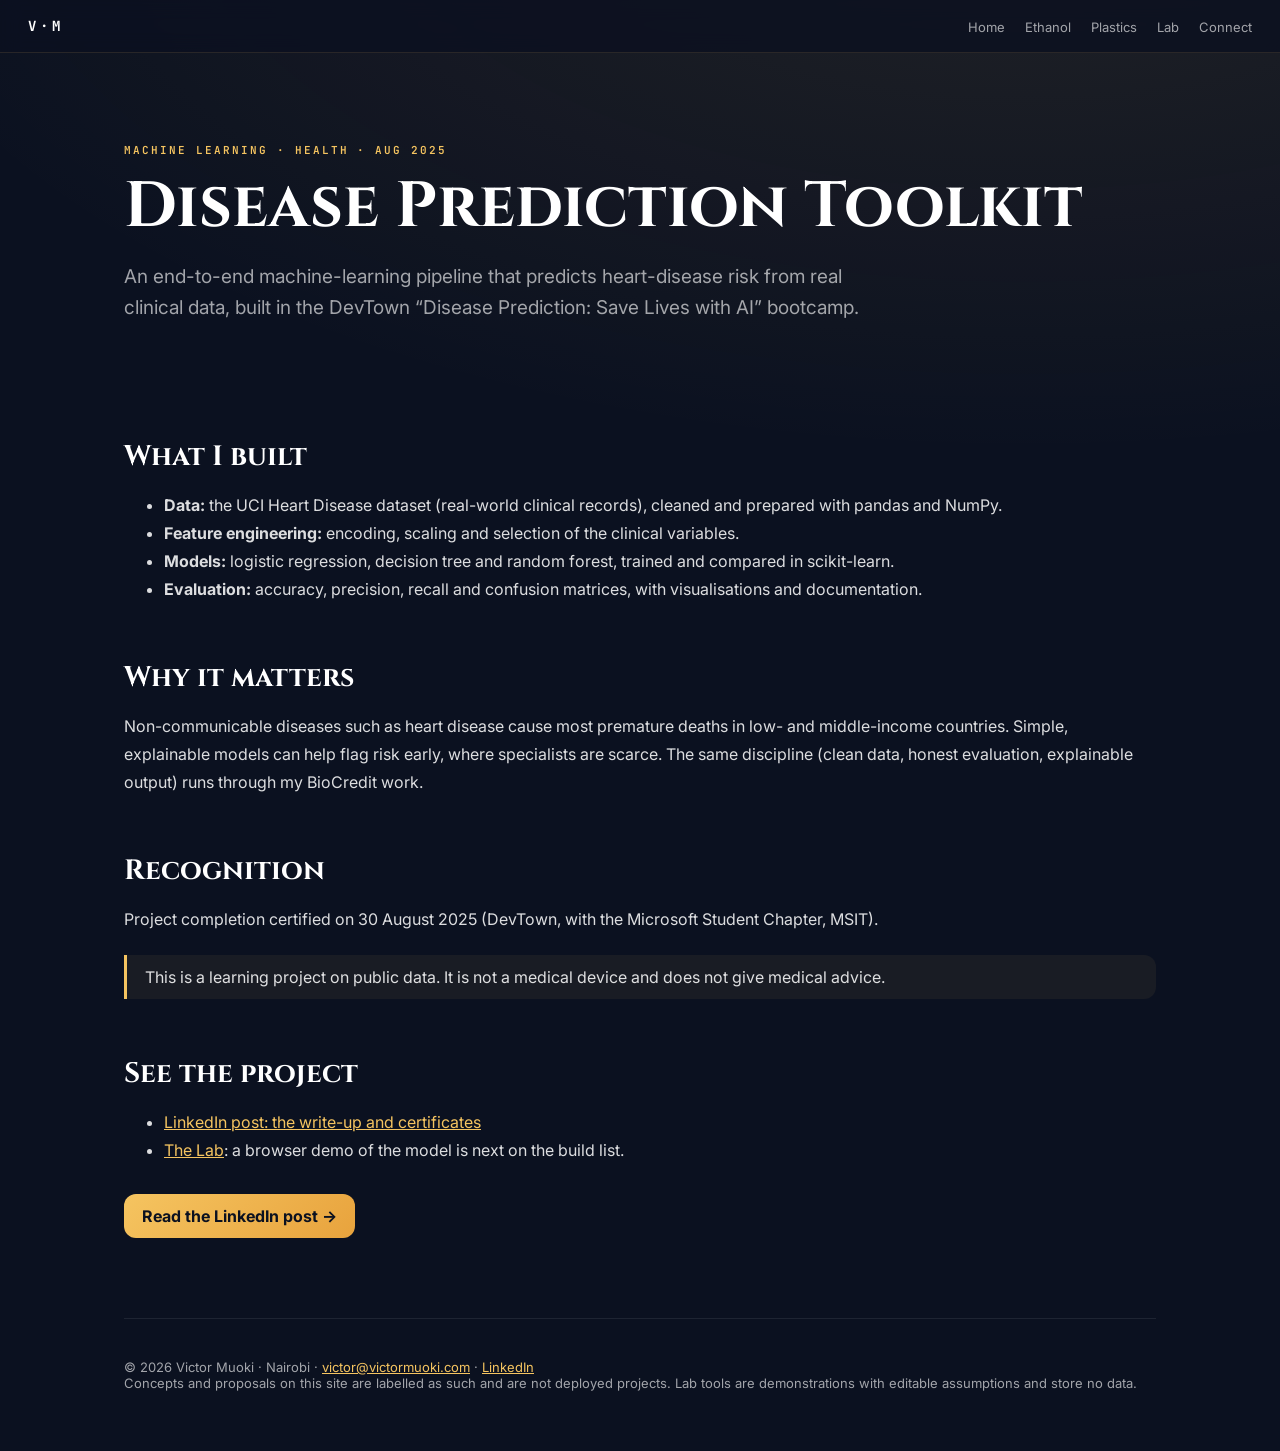
==== disease-prediction.html @ 0a5f1929 "Add files via upload Add Disease Prediction and Lerato Platform project pages" ====
<!DOCTYPE html>
<html lang="en">
<head>
<meta charset="UTF-8"><meta name="viewport" content="width=device-width, initial-scale=1.0">
<title>Disease Prediction Toolkit | Victor Muoki</title>
<meta name="description" content="An end-to-end machine-learning pipeline by Victor Muoki that predicts heart-disease risk from the UCI clinical dataset, using logistic regression, decision tree and random forest models.">
<link rel="canonical" href="https://victormuoki.com/disease-prediction">
<meta name="robots" content="index, follow">
<meta property="og:type" content="article"><meta property="og:url" content="https://victormuoki.com/disease-prediction">
<meta property="og:title" content="Disease Prediction Toolkit | Victor Muoki"><meta property="og:description" content="An end-to-end machine-learning pipeline by Victor Muoki that predicts heart-disease risk from the UCI clinical dataset, using logistic regression, decision tree and random forest models.">
<meta property="og:image" content="https://victormuoki.com/og-share.jpg"><meta property="og:site_name" content="Victor Muoki">
<meta name="twitter:card" content="summary_large_image"><meta name="twitter:site" content="@CaptainRotciv">
<meta name="twitter:title" content="Disease Prediction Toolkit | Victor Muoki"><meta name="twitter:description" content="An end-to-end machine-learning pipeline by Victor Muoki that predicts heart-disease risk from the UCI clinical dataset, using logistic regression, decision tree and random forest models.">
<meta name="twitter:image" content="https://victormuoki.com/og-share.jpg">
<meta name="theme-color" content="#0B1120">
<link rel="preconnect" href="https://fonts.googleapis.com"><link rel="preconnect" href="https://fonts.gstatic.com" crossorigin>
<link href="https://fonts.googleapis.com/css2?family=Inter:wght@400;600;700&family=JetBrains+Mono:wght@500;700&family=Cinzel:wght@600;700&display=swap" rel="stylesheet">
<script type="application/ld+json">{"@context": "https://schema.org", "@type": "Article", "headline": "Disease Prediction Toolkit", "description": "An end-to-end machine-learning pipeline by Victor Muoki that predicts heart-disease risk from the UCI clinical dataset, using logistic regression, decision tree and random forest models.", "url": "https://victormuoki.com/disease-prediction", "author": {"@type": "Person", "name": "Victor Muoki", "url": "https://victormuoki.com/"}, "image": "https://victormuoki.com/og-share.jpg", "dateModified": "2026-11-17", "inLanguage": "en"}</script>
<style>
:root{--bg:#0B1120;--gold:#F5C460;--text:rgba(255,255,255,.86);--muted:rgba(255,255,255,.62)}
*{box-sizing:border-box}html,body{margin:0;background:radial-gradient(1200px 600px at 80% -10%,rgba(245,196,96,.10),transparent),var(--bg);color:var(--text);font-family:Inter,system-ui,sans-serif;-webkit-font-smoothing:antialiased}
a{color:var(--gold)}
.top{position:sticky;top:0;z-index:5;display:flex;justify-content:space-between;align-items:center;padding:16px 28px;background:rgba(11,17,32,.82);backdrop-filter:blur(10px);border-bottom:1px solid rgba(245,196,96,.12)}
.top .brand{font:700 14px/1 'JetBrains Mono',monospace;letter-spacing:.3em;color:#fff;text-decoration:none}
.top nav a{margin-left:20px;font-size:13px;color:var(--muted);text-decoration:none}.top nav a:hover{color:var(--gold)}
.container{max-width:1080px;margin:0 auto;padding:0 24px}
.hero{padding:90px 0 40px}
.crumb{font:600 11px/1.4 'JetBrains Mono',monospace;letter-spacing:.18em;text-transform:uppercase;color:var(--gold)}
h1{font-family:Cinzel,serif;font-size:clamp(34px,6vw,64px);line-height:1.05;margin:16px 0 18px;color:#fff}
.lead{font-size:19px;line-height:1.65;color:var(--muted);max-width:760px}
h2{font-family:Cinzel,serif;font-size:28px;color:#fff;margin:56px 0 14px}
h3{color:#fff;font-size:19px;margin:22px 0 8px}
p,li{font-size:16px;line-height:1.75}
table{width:100%;border-collapse:collapse;margin:18px 0;font-size:15px}
th,td{text-align:left;padding:12px 14px;border-bottom:1px solid rgba(255,255,255,.1);vertical-align:top}
th{color:var(--gold);font:600 12px/1.4 'JetBrains Mono',monospace;letter-spacing:.08em;text-transform:uppercase}
.note{border-left:3px solid var(--gold);padding:12px 18px;background:rgba(245,196,96,.06);border-radius:0 12px 12px 0;margin:22px 0}
.foot{margin-top:80px;padding:40px 0 60px;border-top:1px solid rgba(255,255,255,.08);color:var(--muted);font-size:13px}
.cta{display:inline-block;margin-top:14px;padding:12px 18px;border-radius:12px;background:linear-gradient(135deg,#F5C460,#E8A33D);color:#0B1120;font-weight:700;text-decoration:none}
@media(max-width:640px){.top nav a{margin-left:12px}.top nav a.hide-sm{display:none}}

  #climate, #lab { position: relative; padding: 120px 0; }
  .vm-grid { display: grid; grid-template-columns: repeat(auto-fit, minmax(280px, 1fr)); gap: 20px; margin-top: 36px; }
  .vm-card { background: rgba(255,255,255,0.035); border: 1px solid rgba(245,196,96,0.18); border-radius: 18px; padding: 26px; backdrop-filter: blur(6px); }
  .vm-card h4 { font-size: 20px; margin: 6px 0 10px; color: #fff; }
  .vm-card p, .vm-card li { color: rgba(255,255,255,0.72); font-size: 15px; line-height: 1.65; }
  .vm-card ul { padding-left: 18px; margin: 8px 0 0; }
  .vm-kicker { font: 600 11px/1.4 'JetBrains Mono', ui-monospace, monospace; letter-spacing: .14em; text-transform: uppercase; color: #F5C460; }
  .vm-pill { display: inline-block; font: 600 11px/1 'JetBrains Mono', ui-monospace, monospace; letter-spacing: .08em; text-transform: uppercase; padding: 7px 10px; border-radius: 999px; border: 1px solid rgba(245,196,96,0.35); color: #F5C460; margin: 4px 6px 0 0; }
  .vm-wide { grid-column: 1 / -1; }
  .vm-stats { display: grid; grid-template-columns: repeat(auto-fit, minmax(150px, 1fr)); gap: 14px; margin-top: 18px; }
  .vm-stat { border-left: 2px solid #F5C460; padding: 4px 0 4px 14px; }
  .vm-stat b { display: block; font-size: 26px; color: #fff; }
  .vm-stat span { font-size: 12px; color: rgba(255,255,255,0.6); }
  .vm-src { font-size: 12px; color: rgba(255,255,255,0.5); margin-top: 14px; }
  .vm-src a, .vm-card a { color: #F5C460; }
  .vm-tool label { display: block; font-size: 12px; color: rgba(255,255,255,0.65); margin: 12px 0 4px; }
  .vm-tool input, .vm-tool select, .vm-tool textarea { width: 100%; box-sizing: border-box; background: rgba(0,0,0,0.35); color: #fff; border: 1px solid rgba(255,255,255,0.18); border-radius: 10px; padding: 10px 12px; font: 15px/1.4 inherit; }
  .vm-tool .row { display: grid; grid-template-columns: 1fr 1fr; gap: 10px; }
  .vm-btn { display: inline-flex; align-items: center; gap: 8px; margin-top: 16px; padding: 12px 18px; border-radius: 12px; border: 0; cursor: pointer; font-weight: 700; background: linear-gradient(135deg, #F5C460, #E8A33D); color: #0B1120; }
  .vm-out { margin-top: 16px; padding: 14px 16px; border-radius: 12px; background: rgba(245,196,96,0.07); border: 1px dashed rgba(245,196,96,0.35); color: #fff; font-size: 14px; line-height: 1.6; white-space: pre-line; }
  .vm-road { display: grid; grid-template-columns: repeat(auto-fit, minmax(220px, 1fr)); gap: 16px; margin-top: 18px; }
  .vm-road div { padding: 18px; border-radius: 14px; background: rgba(255,255,255,0.03); border: 1px solid rgba(255,255,255,0.1); }
  .vm-road b { color: #F5C460; font-family: 'JetBrains Mono', ui-monospace, monospace; letter-spacing: .1em; }
  @media (max-width: 600px) { #climate, #lab { padding: 80px 0; } .vm-tool .row { grid-template-columns: 1fr; } }
</style>
</head>
<body>
<header class="top"><a class="brand" href="/">V·M</a><nav><a href="/">Home</a><a href="/ethanol-pathway" class="hide-sm">Ethanol</a><a href="/plastics-treaty" class="hide-sm">Plastics</a><a href="/lab">Lab</a><a href="/#connect">Connect</a></nav></header>
<main class="container">
<section class="hero"><div class="crumb">Machine learning · Health · Aug 2025</div><h1>Disease Prediction Toolkit</h1><p class="lead">An end-to-end machine-learning pipeline that predicts heart-disease risk from real clinical data, built in the DevTown &ldquo;Disease Prediction: Save Lives with AI&rdquo; bootcamp.</p></section>

<h2>What I built</h2>
<ul>
  <li><strong>Data:</strong> the UCI Heart Disease dataset (real-world clinical records), cleaned and prepared with pandas and NumPy.</li>
  <li><strong>Feature engineering:</strong> encoding, scaling and selection of the clinical variables.</li>
  <li><strong>Models:</strong> logistic regression, decision tree and random forest, trained and compared in scikit-learn.</li>
  <li><strong>Evaluation:</strong> accuracy, precision, recall and confusion matrices, with visualisations and documentation.</li>
</ul>

<h2>Why it matters</h2>
<p>Non-communicable diseases such as heart disease cause most premature deaths in low- and middle-income countries. Simple, explainable models can help flag risk early, where specialists are scarce. The same discipline (clean data, honest evaluation, explainable output) runs through my BioCredit work.</p>

<h2>Recognition</h2>
<p>Project completion certified on 30 August 2025 (DevTown, with the Microsoft Student Chapter, MSIT).</p>

<div class="note">This is a learning project on public data. It is not a medical device and does not give medical advice.</div>

<h2>See the project</h2>
<ul>
  <li><a href="https://www.linkedin.com/feed/update/urn:li:ugcPost:7368228245202276355/" target="_blank" rel="noopener">LinkedIn post: the write-up and certificates</a></li>
  <li><a href="/lab">The Lab</a>: a browser demo of the model is next on the build list.</li>
</ul>
<a class="cta" href="https://www.linkedin.com/feed/update/urn:li:ugcPost:7368228245202276355/" target="_blank" rel="noopener">Read the LinkedIn post →</a>
<footer class="foot">© 2026 Victor Muoki · Nairobi · <a href="mailto:victor@victormuoki.com">victor@victormuoki.com</a> · <a href="https://www.linkedin.com/in/victor-muoki-2a1a50244" target="_blank" rel="noopener">LinkedIn</a><br>Concepts and proposals on this site are labelled as such and are not deployed projects. Lab tools are demonstrations with editable assumptions and store no data.</footer>
</main>

</body></html>
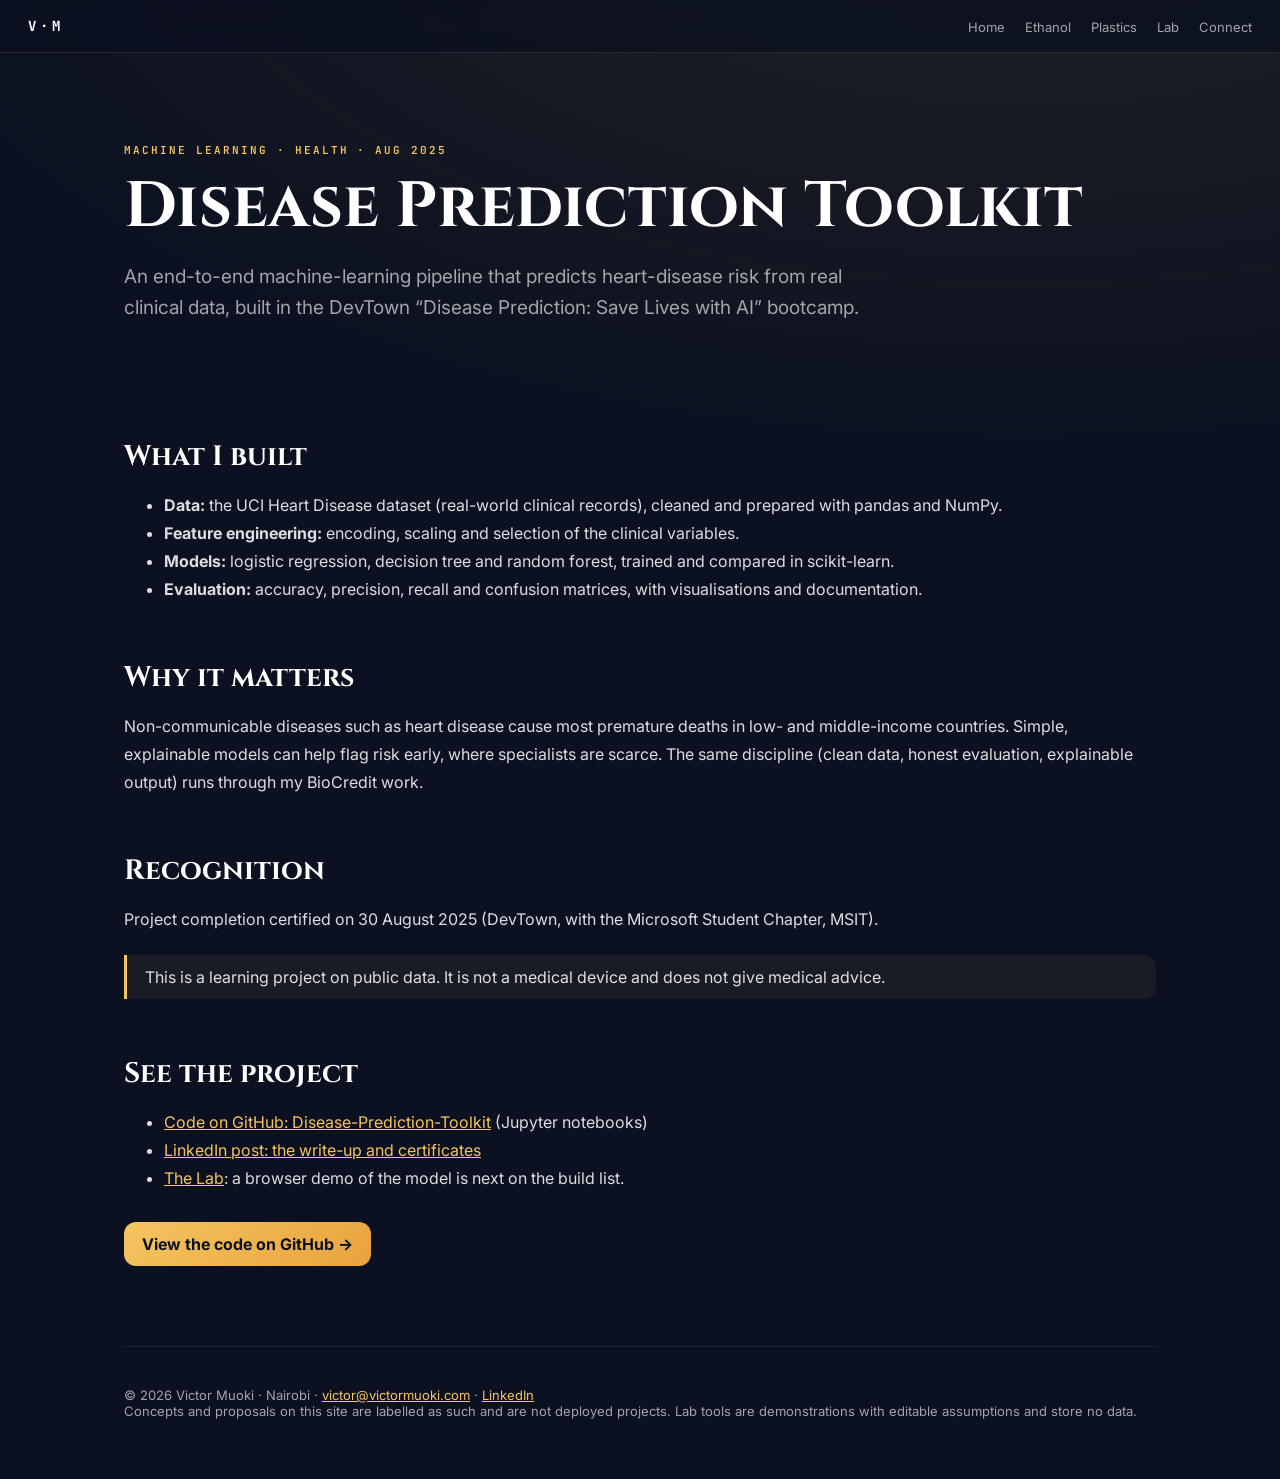
==== commit c26bee0e: "Add files via upload" ====
--- a/disease-prediction.html
+++ b/disease-prediction.html
@@ -88,10 +88,11 @@
 
 <h2>See the project</h2>
 <ul>
+  <li><a href="https://github.com/captainrotciv4/Disease-Prediction-Toolkit" target="_blank" rel="noopener">Code on GitHub: Disease-Prediction-Toolkit</a> (Jupyter notebooks)</li>
   <li><a href="https://www.linkedin.com/feed/update/urn:li:ugcPost:7368228245202276355/" target="_blank" rel="noopener">LinkedIn post: the write-up and certificates</a></li>
   <li><a href="/lab">The Lab</a>: a browser demo of the model is next on the build list.</li>
 </ul>
-<a class="cta" href="https://www.linkedin.com/feed/update/urn:li:ugcPost:7368228245202276355/" target="_blank" rel="noopener">Read the LinkedIn post →</a>
+<a class="cta" href="https://github.com/captainrotciv4/Disease-Prediction-Toolkit" target="_blank" rel="noopener">View the code on GitHub →</a>
 <footer class="foot">© 2026 Victor Muoki · Nairobi · <a href="mailto:victor@victormuoki.com">victor@victormuoki.com</a> · <a href="https://www.linkedin.com/in/victor-muoki-2a1a50244" target="_blank" rel="noopener">LinkedIn</a><br>Concepts and proposals on this site are labelled as such and are not deployed projects. Lab tools are demonstrations with editable assumptions and store no data.</footer>
 </main>
 
